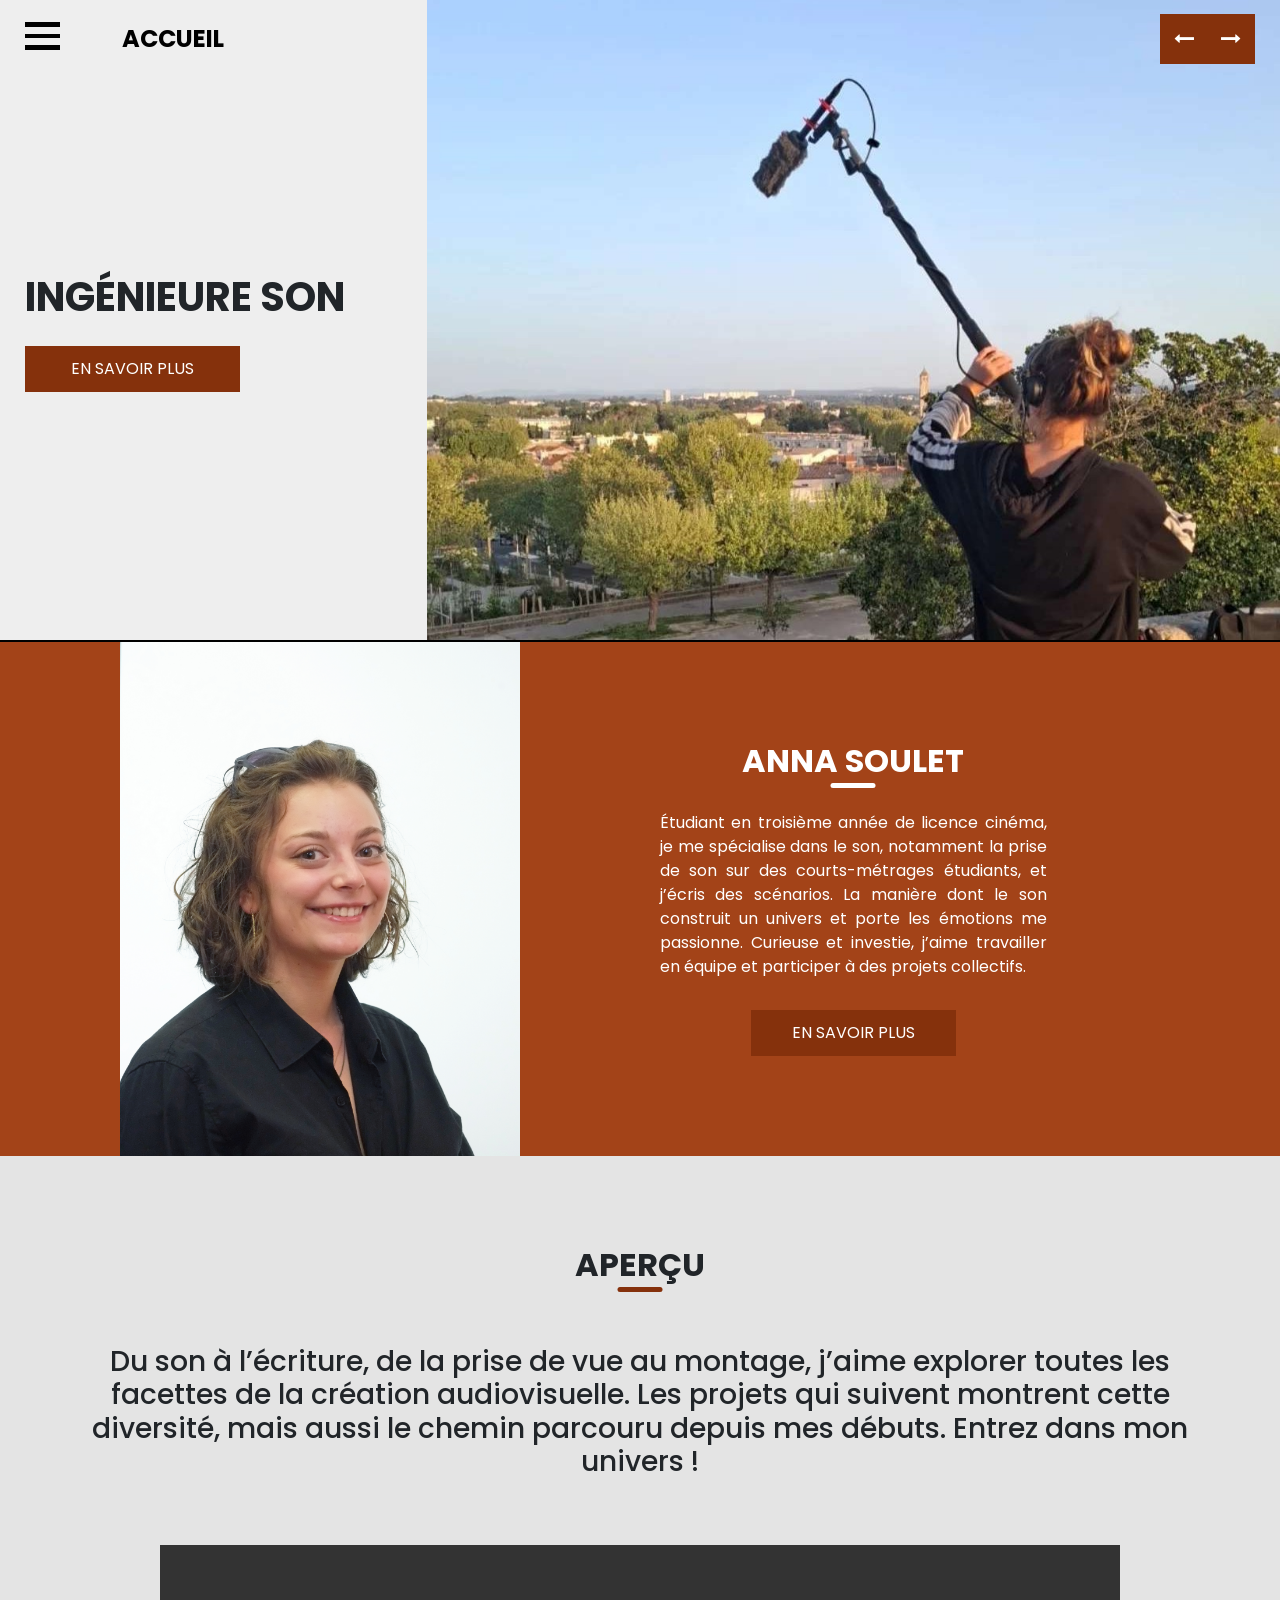
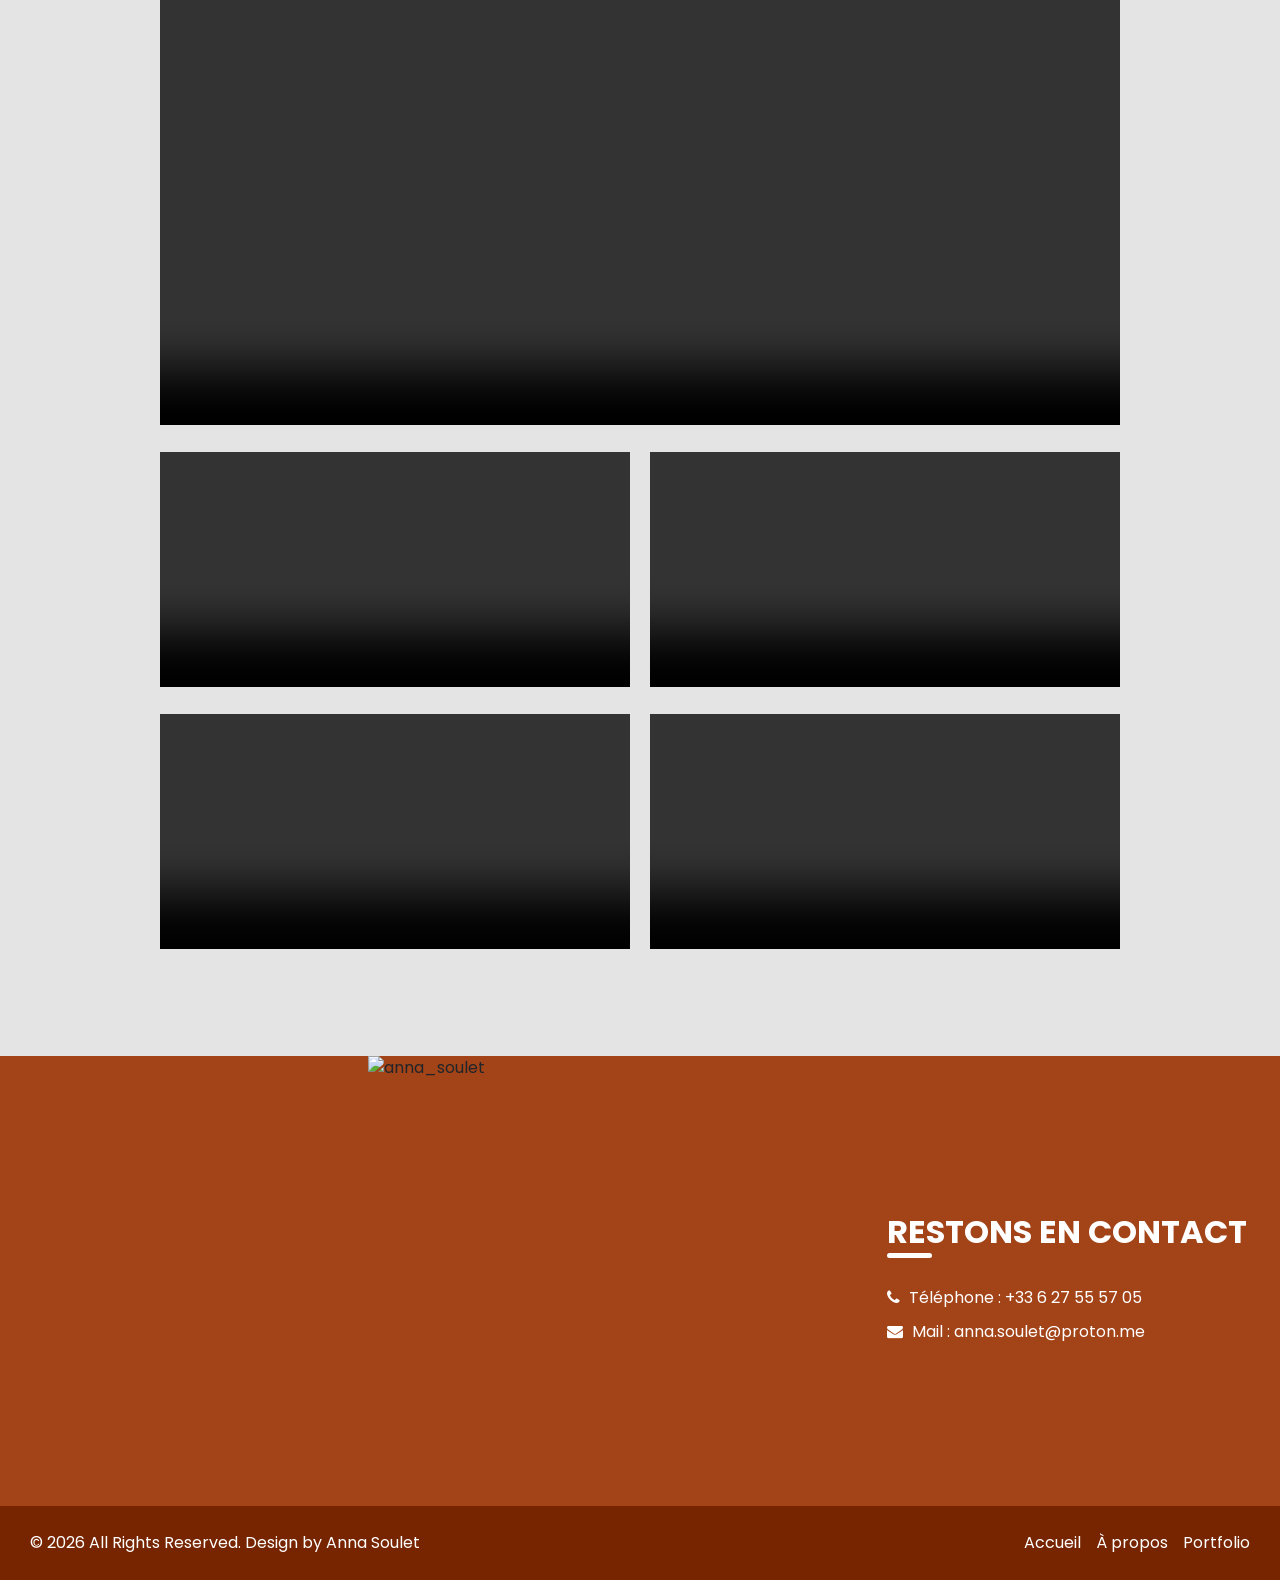
==== index.html @ 1b43df55 "First Commit" ====
<!DOCTYPE html>
<html>

<head>
  <!-- Basic -->
  <meta charset="utf-8" />
  <meta http-equiv="X-UA-Compatible" content="IE=edge" />
  <!-- Mobile Metas -->
  <meta name="viewport" content="width=device-width, initial-scale=1, shrink-to-fit=no" />
  <!-- Site Metas -->
  <meta name="keywords" content="" />
  <meta name="description" content="" />
  <meta name="author" content="" />
  <title>Portfolio - Anna Soulet</title>

  <!-- slider stylesheet -->
  <link rel="stylesheet" type="text/css" href="https://cdnjs.cloudflare.com/ajax/libs/OwlCarousel2/2.3.4/assets/owl.carousel.min.css" />

  <!-- bootstrap core css -->
  <link rel="stylesheet" type="text/css" href="css/bootstrap.css" />
  <!-- fonts awesome style -->
  <link href="css/font-awesome.min.css" rel="stylesheet" />
  <!-- fonts style -->
  <link href="https://fonts.googleapis.com/css?family=Poppins:400,600,700&display=swap" rel="stylesheet" />
  <!-- Custom styles for this template -->
  <link href="css/style.css" rel="stylesheet" />
  <!-- responsive style -->
  <link href="css/responsive.css" rel="stylesheet" />

  <link rel="icon" type="image/png" href="./src_2/photos/icon_3.png" />

</head>

<body style="background-color: white">
  <div class="hero_area">
    <!-- header section strats -->
    <header class="header_section">
      <nav class="navbar navbar-expand-lg custom_nav-container">
        <div class="custom_menu-btn">
          <button onclick="openNav()">
            <span class="s-1"> </span>
            <span class="s-2"> </span>
            <span class="s-3"> </span>
          </button>
        </div>
        <div id="myNav" class="overlay">
          <div class="menu_btn-style ">
            <button onclick="closeNav()">
              <span class="s-1"> </span>
              <span class="s-2"> </span>
              <span class="s-3"> </span>
            </button>
          </div>
          <div class="overlay-content">
            <a class="active" href="index.html">
              Accueil
            </a>
            <a class="" href="about.html">
              A propos
            </a>
            <a class="" href="portfolio.html">
              Portfolio
            </a>
           
          </div>
        </div>
        <a class="navbar-brand" href="index.html">
          <span>
            Accueil
          </span>

                <div class="carousel_btn-box">
          <a class="slider_btn_prev" href="#" role="button" data-slide="prev">
            <i class="fa fa-long-arrow-left" aria-hidden="true"></i>
            <span class="sr-only">Précédent</span>
          </a>

          <a class="slider_btn_next" href="#" role="button" data-slide="next">
            <i class="fa fa-long-arrow-right" aria-hidden="true"></i>
            <span class="sr-only">Suivant</span>
          </a>
        </div>

      </nav>
    </header>
    <!-- end header section -->

<!-- slider section -->
<section class="slider_section position-relative">
  <div class="container-fluid">
    <div class="row">

      <!-- Textes -->
      <div class="detail-box col-lg-4 col-md-5">
        <div class="carousel slide slider_text_carousel" data-ride="carousel">
          <div class="carousel-inner">

            <div class="carousel-item active">
              <div class="detail_content">
                <div>
                  <h1>Ingénieure Son</h1>
                  <a href="portfolio.html">En savoir plus</a>
                </div>
              </div>
            </div>

            <div class="carousel-item">
              <div class="detail_content">
                <div>
                  <h1>Scénariste</h1>
                  <a href="portfolio.html">En savoir plus</a>
                </div>
              </div>
            </div>

            <div class="carousel-item">
              <div class="detail_content">
                <div>
                  <h1>Post Production</h1>
                  <a href="portfolio.html">En savoir plus</a>
                </div>
              </div>
            </div>

            <div class="carousel-item">
              <div class="detail_content">
                <div>
                  <h1>Directrice de Prod</h1>
                  <a href="portfolio.html">En savoir plus</a>
                </div>
              </div>
            </div>

            <div class="carousel-item">
              <div class="detail_content">
                <div>
                  <h1>Réalisation</h1>
                  <a href="portfolio.html">En savoir plus</a>
                </div>
              </div>
            </div>

          </div>
        </div>
      </div>

      <!-- Images -->
      <div class="img-box col-lg-8 col-md-7">
        <div class="carousel slide slider_image_carousel carousel-fade" data-ride="carousel">
          <div class="carousel-inner">

            <div class="carousel-item active">
              <img src="src_2/photos/photo_7.jpg" alt="" />
            </div>

            <div class="carousel-item">
              <img src="src_2/photos/photo_3.jpg" alt="" />
            </div>

            <div class="carousel-item">
              <img src="src_2/photos/photo_5.jpg" alt="" />
            </div>

            <div class="carousel-item">
              <img src="src_2/photos/photo_8.jpg" alt="" />
            </div>

            <div class="carousel-item">
              <img src="src_2/photos/photo_9.jpg" alt="" />
            </div>

          </div>
        </div>

        <!-- Boutons de navigation -->
      </div>

    </div>
  </div>
</section>
    <!-- end slider section -->
  </div>

  <!-- about section -->

  <section class="about_section " style="border-top: 2px solid black">
    <div class="container-fluid detail_box_common">
      <div class="row">
        <div class="detail-box detail_box_common img-box col-lg-6 col-md-7 text_center">
          <img src="src_2/photos/photo_1.png" alt="" style="width:400px; box-shadow: 0 0px 0px rgba(0,0,0,0); /* margin: 10px; border-radius: 20px*/"/>
        </div>
        <div class="detail-box detail_box_common col-lg-4 col-md-5 text_center">
          <div class="heading_container heading_center">
            <h2>
              Anna Soulet
            </h2>
          </div>
          <p>
            Étudiant en troisième année de 
            licence cinéma, je me spécialise dans 
            le son, notamment la prise de son 
            sur des courts-métrages étudiants, 
            et j’écris des scénarios. La manière 
            dont le son construit un univers et 
            porte les émotions me passionne. 
            Curieuse et investie, j’aime travailler 
            en équipe et participer à des projets 
            collectifs.
          </p>
          <a href="about.html">
            En savoir plus
          </a>
        </div>
      </div>
    </div>
  </section>

  <!-- end about section -->


  <!-- portfolio section -->

  <section class="portfolio_section layout_padding">
    <div class="container">
      <div class="heading_container heading_center">
        <h2>
          Aperçu
        </h2>
      </div>
      <div>
        <div>
          <h3>
            Du son à l’écriture, de la prise de vue au montage, 
            j’aime explorer toutes les facettes de la création 
            audiovisuelle. Les projets qui suivent montrent cette 
            diversité, mais aussi le chemin parcouru depuis mes 
            débuts. Entrez dans mon univers !
          </h3>
          <br><br>
        </div>
      </div>
      <div class="portfolio_container ">
        
      <!-- <div class="box-2"> -->
      <div class="box-3">
        <div class="img-box b-1">
          <video controls class="v" poster="">
            <source src="src_2/court metrages/LIQUEUR_Cinéclypse.mov" type="video/mp4" />
    
            Download the
            <a href="/media/cc0-videos/flower.webm">WEBM</a>
            or
            <a href="/media/cc0-videos/flower.mp4">MP4</a>
            video.
          </video>
        </div>
      </div>

        <div class="box-2-top">
          <div class="img-box b-2">
            <video controls class="r" poster="">
              <source src="src_2/court metrages/de Trois à Un (2025).mov" type="video/mp4" />
              Download the
              <a href="/media/cc0-videos/flower.webm">WEBM</a>
              or
              <a href="/media/cc0-videos/flower.mp4">MP4</a>
              video.
            </video>        
          </div>

        <div class="img-box b-3">
          <video controls class="r" poster="">
            <source src="src_2/court metrages/Impact (2026).mov" type="video/mp4" />
            Download the
            <a href="/media/cc0-videos/flower.webm">WEBM</a>
            or
            <a href="/media/cc0-videos/flower.mp4">MP4</a>
            video.
          </video>          
        </div>
      </div>

    <div class="box-2-top">
      <div class="img-box b-2">
        <video controls class="r" poster="">
          <source src="src_2/court metrages/Sorcières sorcières (2026).mov" type="video/mp4" />
    
            Download the
            <a href="/media/cc0-videos/flower.webm">WEBM</a>
            or
            <a href="/media/cc0-videos/flower.mp4">MP4</a>
            video.
          </video>          
        </div>


        <!-- <div class="box-2"> -->
            <div class="img-box b-3">
              <video controls class="r" poster="">
                <source src="src_2/court metrages/Enlisement (2026).mp4" type="video/mp4" />
        
                Download the
                <a href="/media/cc0-videos/flower.webm">WEBM</a>
                or
                <a href="/media/cc0-videos/flower.mp4">MP4</a>
                video.
              </video>
              
            </div>
          </div>


      </div>
    </div>
  </section>
  <!-- end portfolio section -->

  

  <!-- contact section -->

  <section class="contact_section ">
    <div class="container-fluid">
      <div class="row">
        <div class="col-md-8 map_container" style="margin:0; padding:0; background: #a34318">
          <img src="src_2/photos/photo_12.jpg" alt="anna_soulet" style="margin:0; padding:0; height: 100%">
        </div>
        <div class="col-md-4 detail-box detail_box_common">
          <div>
            <div class="heading_container">
              <h2>
                Restons en contact
              </h2>
            </div>
            <div class="info_contact">
              <div class="contact_link_box">
                <!-- <a href="">
                  <i class="fa fa-map-marker" aria-hidden="true"></i>
                  <span>
                    Location
                  </span>
                </a> -->
                <a href="tel:+33627555705">
                  <i class="fa fa-phone" aria-hidden="true"></i>
                  <span>
                    Téléphone : +33 6 27 55 57 05
                  </span>
                </a>
                <a href="mailto:anna.soulet@proton.me?subject">
                  <i class="fa fa-envelope" aria-hidden="true"></i>
                  <span>
                    Mail : anna.soulet@proton.me
                  </span>
                </a>
              </div>
              <!--<div class="info_social">
                <a href="https://api.whatsapp.com/send?phone=7359666111">
                  <i class="fa fa-whatsapp" aria-hidden="true"></i>
                </a>
                <a href="">
                  <i class="fa fa-twitter" aria-hidden="true"></i>
                </a>
                <a href="">
                  <i class="fa fa-linkedin" aria-hidden="true"></i>
                </a>
                <a href="https://instagram.com/cine_sanu?igshid=YmMyMTA2M2Y=">
                  <i class="fa fa-instagram" aria-hidden="true"></i>-->
                </a>
              </div>
            </div>
          </div>
        </div>
      </div>
    </div>
  </section>

  <!-- end contact section -->
   
  <!-- footer section -->
  <footer class="footer_section">
    <div class="container-fluid">
      <div class="row">
        <div class="col-xl-6">
          <p>
            &copy; <span id="displayYear"></span> All Rights Reserved. Design
            by Anna Soulet
          </p>
        </div>
        <div class="col-xl-6">
          <div class="link_box">
            <a class="" href="index.html">
              Accueil
            </a>
            <a class="" href="about.html">
              À propos
            </a>
            <a class="" href="portfolio.html">
              Portfolio
            </a>
            
          </div>
        </div>
      </div>
    </div>
  </footer>
  <!-- footer section -->

  <script src="js/jquery-3.4.1.min.js"></script>
  <script src="js/bootstrap.js"></script>
  <script src="https://cdnjs.cloudflare.com/ajax/libs/OwlCarousel2/2.3.4/owl.carousel.min.js">
  </script>
  <script src="js/custom.js"></script>
  <!-- Google Map -->
  <script src="https://maps.googleapis.com/maps/api/js?key=AIzaSyCh39n5U-4IoWpsVGUHWdqB6puEkhRLdmI&callback=myMap">
  </script>
  <!-- End Google Map -->

</body>

</html>
---- css/style.css ----
html {
    scroll-behavior: smooth;
}

body {
  font-family: 'Poppins', sans-serif;
  overflow-x: hidden;
}

.layout_margin {
  margin-top: 90px;
  margin-bottom: 90px;
}

.layout_padding {
  padding-top: 90px;
  padding-bottom: 90px;
}

.layout_padding2 {
  padding-top: 75px;
  padding-bottom: 75px;
}

.layout_padding2-top {
  padding-top: 75px;
}

.layout_padding2-bottom {
  padding-bottom: 75px;
}

.layout_padding-top {
  padding-top: 90px;
}

.layout_padding-bottom {
  padding-bottom: 90px;
}

.heading_container {
  display: -webkit-box;
  display: -ms-flexbox;
  display: flex;
  -webkit-box-orient: vertical;
  -webkit-box-direction: normal;
      -ms-flex-direction: column;
          flex-direction: column;
}

.heading_container h2 {
  font-weight: bold;
  text-transform: uppercase;
  position: relative;
  padding-bottom: 7px;
}

.heading_container h2::before {
  content: "";
  position: absolute;
  bottom: 0;
  left: 50%;
  -webkit-transform: translateX(-50%);
          transform: translateX(-50%);
  width: 45px;
  height: 5px;
  background-color: #ffffff;
  border-radius: 10px;
}

.heading_container .heading_center {
  -webkit-box-align: center;
      -ms-flex-align: center;
          align-items: center;
  text-align: center;
}

.detail_box_common {
  background-color: #a34318;
  display: -webkit-box;
  display: -ms-flexbox;
  display: flex;
  -webkit-box-orient: vertical;
  -webkit-box-direction: normal;
      -ms-flex-direction: column;
          flex-direction: column;
  -webkit-box-align: center;
      -ms-flex-align: center;
          align-items: center;
  -webkit-box-pack: center;
      -ms-flex-pack: center;
          justify-content: center;
  color: #ffffff;
}

.text_center {
  text-align: center;
}

/*header section*/
.hero_area {
  position: relative;
}

.sub_page .header_section {
  position: relative;
  background-color: #85310c;
}

.sub_page .header_section .custom_menu-btn span {
  background-color: #fff;
}

.sub_page .header_section .navbar-brand span {
  color: #fff;
}

.header_section {
  padding: 15px 25px;
  position: absolute;
  z-index: 99999;
  width: 100%;
}

.header_section .nav_container {
  margin: 0 auto;
}

.navbar-brand {
  display: -webkit-box;
  display: -ms-flexbox;
  display: flex;
  margin: 0;
  margin-left: 5%;
}

.navbar-brand span {
  font-weight: 700;
  color: #000000;
  font-size: 24px;
  text-transform: uppercase;
}

.custom_nav-container {
  padding: 0;
  height: 100%;
}

.custom_nav-container .call_btn {
  display: inline-block;
  background-color: #ffffff;
  color: #000000;
  padding: 8px 25px;
  border: 1px solid #ffffff;
  border-radius: 0;
  -webkit-transition: all 0.3s;
  transition: all 0.3s;
  text-transform: uppercase;
  font-size: 15px;
  text-transform: uppercase;
  margin-left: auto;
}

.custom_nav-container .call_btn:hover {
  background-color: transparent;
  color: #ffffff;
}

.custom_nav-container.navbar-expand-lg .navbar-nav .nav-link {
  padding: 0px 25px;
  color: #fefeff;
  text-align: center;
  font-family: "Roboto", sans-serif;
}

.custom_menu-btn button {
  outline: none;
  border: none;
  background-color: transparent;
  padding: 0;
}

.custom_menu-btn span {
  display: block;
  width: 35px;
  height: 4.5px;
  background-color: #000000;
  margin: 7px 0;
  -webkit-transition: all 0.3s;
  transition: all 0.3s;
}

.menu_btn-style {
  position: fixed;
  left: 27.5px;
  top: 12.5px;
}

.menu_btn-style button {
  margin-top: 0px;
  outline: none;
  border: none;
  background-color: transparent;
  -webkit-transform: translateX(2px);
          transform: translateX(2px);
}

.menu_btn-style span {
  display: block;
  width: 35px;
  height: 4.5px;
  background-color: #ffffff;
  margin: 7px 0;
  -webkit-transition: all 0.3s;
  transition: all 0.3s;
}

.menu_btn-style button .s-1 {
  -webkit-transform: rotate(45deg) translateY(16px);
          transform: rotate(45deg) translateY(16px);
}

.menu_btn-style button .s-2 {
  -webkit-transform: translateX(-100px);
          transform: translateX(-100px);
}

.menu_btn-style button .s-3 {
  -webkit-transform: rotate(-45deg) translateY(-16px);
          transform: rotate(-45deg) translateY(-16px);
}

.overlay {
  height: 100%;
  width: 0;
  position: fixed;
  z-index: 1;
  top: 0;
  left: 0;
  background-color: rgba(141, 58, 21, 0.95);
  overflow-x: hidden;
  -webkit-transition: 0.5s;
  transition: 0.5s;
}

.overlay .closebtn {
  position: absolute;
  top: 0;
  right: 30px;
}

.overlay a {
  display: inline-block;
  padding: 10px 15px;
  text-decoration: none;
  font-size: 18px;
  text-transform: uppercase;
  color: #ffffff;
  margin: 10px 0;
  display: block;
  -webkit-transition: 0.3s;
  transition: 0.3s;
  border: 1.5px solid #ffffff;
  border-radius: 5px;
  width: 190px;
}

.overlay a:hover, .overlay a.active {
  border-color: transparent;
  background-color: #ffffff;
  color: #000000;
}

.menu_btn-style {
  display: none;
}

.overlay-content {
  position: relative;
  top: 20%;
  width: 100%;
  text-align: center;
  margin-top: 30px;
  display: -webkit-box;
  display: -ms-flexbox;
  display: flex;
  -webkit-box-orient: vertical;
  -webkit-box-direction: normal;
      -ms-flex-direction: column;
          flex-direction: column;
  -webkit-box-align: center;
      -ms-flex-align: center;
          align-items: center;
}

.menu_width {
  width: 100%;
}

.scroll-y-hidden {
  overflow-y: hidden;
}

a,
a:hover,
a:focus {
  text-decoration: none;
}

a:hover,
a:focus {
  color: initial;
}

.btn,
.btn:focus {
  outline: none !important;
  -webkit-box-shadow: none;
          box-shadow: none;
}


/*end header section*/
/*aboutpage*/
.contact_section{
  display: flex;
}
/*aboutpageend*/

.slider_section {
  background-image: url(../images/slider-bg.jpg);
  background-size: cover;
  -webkit-box-flex: 1;
      -ms-flex: 1;
          flex: 1;
  position: relative;
}

.slider_section .slider_text_carousel,
.slider_section .slider_image_carousel {
  width: 100%;
  height: 100%;
}

.slider_section .slider_text_carousel .carousel-inner,
.slider_section .slider_text_carousel .carousel-item,
.slider_section .slider_image_carousel .carousel-inner,
.slider_section .slider_image_carousel .carousel-item {
  height: 100%;
}

.slider_section .detail-box {
  display: -webkit-box;
  display: -ms-flexbox;
  display: flex;
  -webkit-box-orient: vertical;
  -webkit-box-direction: normal;
      -ms-flex-direction: column;
          flex-direction: column;
  -webkit-box-align: center;
      -ms-flex-align: center;
          align-items: center;
  -webkit-box-pack: justify;
      -ms-flex-pack: justify;
          justify-content: space-between;
  background-color: #eee;
  padding: 0;
}

.slider_section .detail-box .detail_content {
  display: -webkit-box;
  display: -ms-flexbox;
  display: flex;
  -webkit-box-align: center;
      -ms-flex-align: center;
          align-items: center;
  height: 100%;
  padding: 0 25px;
}

.slider_section .detail-box h1 {
  margin: 25px auto;
  font-weight: bold;
  display: -webkit-box;
  display: -ms-flexbox;
  display: flex;
  -webkit-box-orient: vertical;
  -webkit-box-direction: normal;
      -ms-flex-direction: column;
          flex-direction: column;
  text-transform: uppercase;
}

.slider_section .detail-box a {
  display: inline-block;
  background-color: #85310c;
  color: #ffffff;
  padding: 10px 45px;
  border: 1px solid #85310c;
  border-radius: 0;
  -webkit-transition: all 0.3s;
  transition: all 0.3s;
  text-transform: uppercase;
}

.slider_section .detail-box a:hover {
  background-color: transparent;
  color: #85310c;
}

.slider_section .img-box {
  -webkit-box-flex: 3;
      -ms-flex: 3;
          flex: 3;
  padding: 0;
}

.slider_section .img-box img {
  width: 100%;
}

.carousel_btn-box {
  position: absolute;
  right: 0;
  bottom: 0;
  display: -webkit-box;
  display: -ms-flexbox;
  display: flex;
  margin-left: 45px;
  z-index: 2;
}

.carousel_btn-box .slider_btn_prev,
.carousel_btn-box .slider_btn_next {
  width: 50px;
  height: 50px;
  display: -webkit-box;
  display: -ms-flexbox;
  display: flex;
  -webkit-box-pack: center;
      -ms-flex-pack: center;
          justify-content: center;
  -webkit-box-align: center;
      -ms-flex-align: center;
          align-items: center;
  font-size: 20px;
  color: #ffffff;
  background-color: #85310c;
  -webkit-transition: all .3s;
  transition: all .3s;
}

.carousel_btn-box .slider_btn_prev:hover,
.carousel_btn-box .slider_btn_next:hover {
  background-color: #ffffff;
  color: #85310c;
}

.about_section .heading_container h2,
.about_about_section .heading_container h1 {
  text-transform: uppercase;
  text-align: left;
  margin-left: 0;
}

.about_section .detail-box {
  padding: 0 20px;
}

.about_about_section .detail-box {
  padding: 0 20px;
  background-color: #ffffff;
  color: #85310c;
}


.about_section .detail-box p,
.about_about_section .detail-box p {
  margin-top: 15px;
  Text-align: justify;
}

.about_section .detail-box a,
.about_about_section .detail-box a {
  display: inline-block;
  background-color: #85310c;
  color: #ffffff;
  padding: 10px 40px;
  border: 1px solid #85310c;
  border-radius: 0;
  -webkit-transition: all 0.3s;
  transition: all 0.3s;
  text-transform: uppercase;
  margin-top: 15px;
}

.about_section .detail-box a:hover,
.about_about_section .detail-box a:hover {
  background-color: #ffffff;
  border-color: #ffffff;
  color: #85310c;
}

.about_section .img-box,
.about_about_section .img-box {
  position: relative;
  padding: 0;
}

.about_section .img-box img,
.about_about_section .img-box img {
  width: 100%;
  position: relative;
  z-index: 1;
  -webkit-box-shadow: 0 0 8px 0 rgba(0, 0, 0, 0.25);
          box-shadow: 0 0 8px 0 rgba(0, 0, 0, 0.25);
}

/*====================================================================================*/
.portfolio_section {
  text-align: center;
  background-color: #e4e4e4;
}

.portfolio_section .heading_container {
  margin-bottom: 45px;
}

.portfolio_section .heading_container h2::before {
  background-color: #85310c;
}

.portfolio_section p {
  margin-top: 25px;
  margin-bottom: 30px;
} 

.portfolio_container{
  display: flex;
  flex-direction: column;
    flex-wrap: wrap;
    align-content: center;
    justify-content: center;
    align-items: center;
}
.v{width: 960px;}

.r{width: 470px;}

.box-2-top{
  display: flex;
  justify-content: space-evenly;
  flex-direction: row;
  flex-wrap: nowrap;
  align-items: center;
}
.img-box{
  padding: 10px;
}
/*====================================================================================*/


.contact_section {
  position: relative;
}

.contact_section .heading_container {
  margin-bottom: 15px;
}

.contact_section .heading_container h2::before {
  left: 0;
  -webkit-transform: none;
          transform: none;
}

.contact_section .map_container {
  height: 450px;
  overflow: hidden;
  display: -webkit-box;
  display: -ms-flexbox;
  display: flex;
  -webkit-box-align: stretch;
      -ms-flex-align: stretch;
          align-items: stretch;
  padding: 0;
  flex-direction: row;
  flex-wrap: nowrap;
  justify-content: space-evenly;
}

.contact_section .map_container .map {
  height: 100%;
  -webkit-box-flex: 1;
      -ms-flex: 1;
          flex: 1;
}

.contact_section .map_container .map #googleMap {
  height: 100%;
}

.contact_section .info_contact .contact_link_box {
  display: -webkit-box;
  display: -ms-flexbox;
  display: flex;
  -webkit-box-orient: vertical;
  -webkit-box-direction: normal;
      -ms-flex-direction: column;
          flex-direction: column;
}

.contact_section .info_contact .contact_link_box a {
  margin: 5px 0;
  color: #ffffff;
}

.contact_section .info_contact .contact_link_box a i {
  margin-right: 5px;
}

.contact_section .info_contact .contact_link_box a:hover {
  color: #85310c;
}

.contact_section .info_social {
  display: -webkit-box;
  display: -ms-flexbox;
  display: flex;
  margin-top: 20px;
}

.contact_section .info_social a {
  display: -webkit-box;
  display: -ms-flexbox;
  display: flex;
  -webkit-box-pack: center;
      -ms-flex-pack: center;
          justify-content: center;
  -webkit-box-align: center;
      -ms-flex-align: center;
          align-items: center;
  color: #ffffff;
  border-radius: 100%;
  margin-right: 10px;
  font-size: 24px;
}

.contact_section .info_social a:hover {
  color: #85310c;
}
.artemosto{
  display: flex;
    flex-direction: column;
    flex-wrap: nowrap;
    justify-content: center;
    align-items: center;
}
/* footer section*/
.footer_section {
  background-color: #762500;
  color: #ffffff;
  padding: 0 15px;
}
.abc{
  display: flex;
}
.footer_section .row {
  -webkit-box-align: center;
      -ms-flex-align: center;
          align-items: center;
}

.footer_section p {
  margin: 0;
  padding: 25px 0;
  color: #ffffff;
}

.footer_section p a {
  color: inherit;
}

.footer_section .link_box {
  display: -webkit-box;
  display: -ms-flexbox;
  display: flex;
  -webkit-box-pack: end;
      -ms-flex-pack: end;
          justify-content: flex-end;
}

.footer_section .link_box a {
  display: -webkit-box;
  display: -ms-flexbox;
  display: flex;
  -webkit-box-align: center;
      -ms-flex-align: center;
          align-items: center;
  color: #ffffff;
  margin-left: 15px;
}

.footer_section .link_box a:hover {
  color: #85310c;
}
/*# sourceMappingURL=style.css.map */
---- css/responsive.css ----
/* ==========================================
   RESPONSIVE - TABLETTES ET PETITS ÉCRANS
========================================== */

/* Écrans inférieurs à 1200px */
@media screen and (max-width: 1200px) {

    .v {
        width: 100%;
        max-width: 1000px;
    }

    .r {
        width: 100%;
        max-width: 480px;
    }

    .footer_section {
        text-align: center;
        padding-top: 25px;
    }

    .footer_section .row {
        flex-direction: column-reverse;
    }

    .footer_section .link_box {
        justify-content: center;
    }

    .portfolio_container {
        width: 100%;
        max-width: 1150px;
        margin-inline: auto;
    }

    .box-2-top {
        display: flex;
        flex-direction: column;
    }
}


/* ==========================================
   TABLETTES
========================================== */

@media screen and (max-width: 991px) {

    .v {
        max-width: 800px;
    }

    .r {
        max-width: 400px;
    }

    .portfolio_container {
        width: 100%;
        max-width: 950px;
    }

    .portfolio_section .portfolio_container {
        flex-wrap: wrap;
    }

    .portfolio_section .portfolio_container .box-1 {
        flex-basis: 100%;
        flex-direction: row;
    }

    .portfolio_section .portfolio_container .box-2,
    .portfolio_section .portfolio_container .box-3 {
        flex-basis: 50%;
    }

    .detail_box_common {
        padding: 25px 15px !important;
    }

    .about_section .img-box img {
        height: 100%;
        max-width: 100%;
        object-fit: contain;
    }

    .footer_section {
        padding-left: 0;
        padding-right: 0;
    }
}


/* ==========================================
   MOBILES ET PETITES TABLETTES
========================================== */

@media screen and (max-width: 767px) {

    .v,
    .r {
        width: 100%;
        max-width: 100%;
    }

    .portfolio_container {
        width: 100%;
        max-width: 100%;
    }

    .detail_box_common {
        padding: 30px 15px !important;
    }

    /* Navigation */
    .custom_nav-container {
        justify-content: space-between;
    }

    .custom_menu-btn span {
        background-color: #fff;
    }

    .navbar-brand span {
        color: #fff;
    }

    .custom_nav-container .call_btn {
        margin: 0;
    }

    /* Slider */
    .slider_section .row {
        flex-direction: column-reverse;
    }

    .slider_section .detail-box .detail_content {
        padding: 30px 20px;
    }

    .slider_section .detail-box h1 {
        font-size: 2rem;
        margin-top: 0;
    }

    /* Portfolio */
    .portfolio_section .portfolio_container {
        flex-direction: column;
        width: 100%;
    }

    .portfolio_section .portfolio_container .box-1,
    .portfolio_section .portfolio_container .box-2,
    .portfolio_section .portfolio_container .box-3 {
        flex-basis: 100%;
        width: 100%;
        max-width: 100%;
    }

    .portfolio_section .portfolio_container .box-1,
    .portfolio_section .portfolio_container .box-3 {
        flex-direction: column;
    }

    .box-2-top {
        flex-direction: column;
        width: 100%;
    }

    /* Contact */
    .contact_section .heading_container h2::before {
        left: 50%;
        transform: translateX(-50%);
    }

    .contact_section .detail-box {
        text-align: center;
        align-items: center;
    }

    .contact_section .info_social {
        justify-content: center;
    }

    .contact_section .info_social a {
        margin: 0 10px;
    }

    /* Footer */
    .footer_section .link_box {
        flex-direction: column;
        align-items: center;
    }

    .footer_section .link_box a {
        margin-left: 0;
    }

    .footer_section .link_box a:not(:last-child) {
        margin-bottom: 10px;
    }
}


/* ==========================================
   PETITS MOBILES
========================================== */

@media screen and (max-width: 576px) {

    .heading_container h2 {
        font-size: 1.6rem;
    }

    .slider_section .detail-box h1 {
        font-size: 1.7rem;
    }

    .detail_box_common {
        padding: 25px 12px !important;
    }

    .custom_nav-container .call_btn {
        display: none;
    }

}


/* ==========================================
   TRÈS PETITS MOBILES
========================================== */

@media screen and (max-width: 360px) {

    .heading_container h2 {
        font-size: 1.4rem;
    }

    .slider_section .detail-box .detail_content {
        padding: 20px 12px;
    }

    .detail_box_common {
        padding: 20px 10px !important;
    }

}


/* ==========================================
   GRANDS ÉCRANS
========================================== */

@media screen and (min-width: 1200px) {

    .container {
        max-width: 1170px;
    }

}

/* Dossier technique */
.pdf_row {
    padding: 5% 25%;
}

/* Tablettes */
@media screen and (max-width: 991px) {
    .pdf_row {
        padding: 5% 12%;
    }
}

/* Mobiles */
@media screen and (max-width: 767px) {
    .pdf_row {
        padding: 40px 30px;
    }
    .row p, .pdf_row p {
        font-size: 20px; 
    }
    .contact_section .map_container {
        display: flex;
        justify-content: flex-end;
        padding: 0 !important;
        margin: 0 !important;
    }

    .contact_section .map_container img {
        display: block;
        margin: 0 !important;
        padding: 0 !important;
        width: 100%;
        height: auto !important;
        object-fit: cover;
        object-position: right center;
    }
}

/* Petits mobiles */
@media screen and (max-width: 480px) {
    .pdf_row {
        padding: 30px 20px;
    }
    .row p, .pdf_row p {
        font-size: 20px; 
    }
}



/*
@media screen and (max-width: 1200px) {
    .footer_section {
        text-align: center;
        padding-top: 25px;
    }
    .v{width: 1000px;}

    .r{width: 480px;}
    .footer_section .row {
        flex-direction: column-reverse;
    }

    .footer_section .link_box {
        justify-content: center;
    }
    .portfolio_container{
        width:1150px;
        display: flex;
        flex-direction: column;
        flex-wrap: wrap;
    }
    .box-2-top{
        display: flex;
        flex-direction: column;
        flex-wrap: wrap;
    }
}

@media screen and (max-width: 1120px) {
    .v{width: 980px;}

    .r{width: 430px;}
    .slider_section .detail-box h1 {
        font-size: 2rem;
    }
    .portfolio_container{
        width:1000px;
        display: flex;
        flex-direction: column;
        flex-wrap: wrap;
    }
    .box-2-top{
        display: flex;
        flex-direction: column;
        flex-wrap: wrap;
    }
}

@media screen and (max-width: 991px) {
    .v{width: 800px;}

    .r{width: 400px;}
    .portfolio_container{
        width:950px;
        display: flex;
        flex-direction: column;
        flex-wrap: wrap;
    }
    .box-2-top{
        display: flex;
        flex-direction: column;
        flex-wrap: wrap;
    }
    .portfolio_section .portfolio_container {
        flex-wrap: wrap;
    }

    .portfolio_section .portfolio_container .box-1 {
        flex-basis: 100%;
        flex-direction: row;
    }

    .portfolio_section .portfolio_container .box-2,
    .portfolio_section .portfolio_container .box-3 {
        flex-basis: 50%;
    }

    .detail_box_common {
        padding: 25px 15px !important;
    }

    .about_section .img-box img {
        height: 100%;
    }

    .footer_section {
        padding-left: 0;
        padding-right: 0;
    }
}

@media screen and (max-width: 767px) {
    .v{width: 650px;}

    .r{width: 330px;}
    .portfolio_container{
        width:700px;
        display: flex;
        flex-direction: column;
        flex-wrap: wrap;
    }
    .box-2-top{
        display: flex;
        flex-direction: column;
        flex-wrap: wrap;
    }
    .detail_box_common {
        padding: 45px 15px !important;
    }

    .custom_nav-container {
        justify-content: space-between;
    }

    .custom_menu-btn span {
        background-color: #fff;
    }

    .navbar-brand span {
        color: #fff;
    }

    .custom_nav-container .call_btn {
        margin: 0;
    }

    .slider_section .row {
        flex-direction: column-reverse;
    }

    .slider_section .detail-box .detail_content {
        padding: 45px 25px;
    }

    .slider_section .detail-box h1 {
        margin-top: 0;
    }

    .portfolio_section .portfolio_container .box-2,
    .portfolio_section .portfolio_container .box-3 {
        flex-basis: 100%;
    }

    .portfolio_section .portfolio_container .box-3 {
        flex-direction: row;
    }

    .contact_section .heading_container h2::before {
        left: 50%;
        transform: translateX(-50%);
    }

    .contact_section .detail-box {
        text-align: center;
        align-items: center;
    }

    .contact_section .info_social {
        justify-content: center;
    }

    .contact_section .info_social a {
        margin: 0 10px;
    }
}

@media screen and (max-width: 576px) {
    .v{width: 420px;}

    .r{width: 250px;}
    .portfolio_container{
        width:520px;
        display: flex;
        flex-direction: column;
        flex-wrap: wrap;
    }
    .box-2-top{
        display: flex;
        flex-direction: column;
        flex-wrap: wrap;
    }

    .heading_container h2 {
        font-size: 1.8rem;
    }

    .portfolio_section .portfolio_container .box-1,
    .portfolio_section .portfolio_container .box-3 {
        flex-direction: column;
    }

    .footer_section .link_box {
        flex-direction: column;
        align-items: center;
    }

    .footer_section .link_box a {
        margin-left: 0;
    }

    .footer_section .link_box a:not(:nth-last-child(1)) {
        margin-bottom: 10px;

    }

}

@media screen and (max-width: 480px) {
    .v{width: 380px;}

    .r{width: 230px;}
    .portfolio_container{
        width:450px;
        display: flex;
        flex-direction: column;
        flex-wrap: wrap;
    }
    .box-2-top{
        display: flex;
        flex-direction: column;
        flex-wrap: wrap;
    }
    .custom_nav-container .call_btn {
        display: none;
    }
}

@media screen and (max-width: 420px) {}

@media screen and (max-width: 360px) {}

@media screen and (min-width: 1200px) {
    .container {
        max-width: 1170px;
    }

}*/
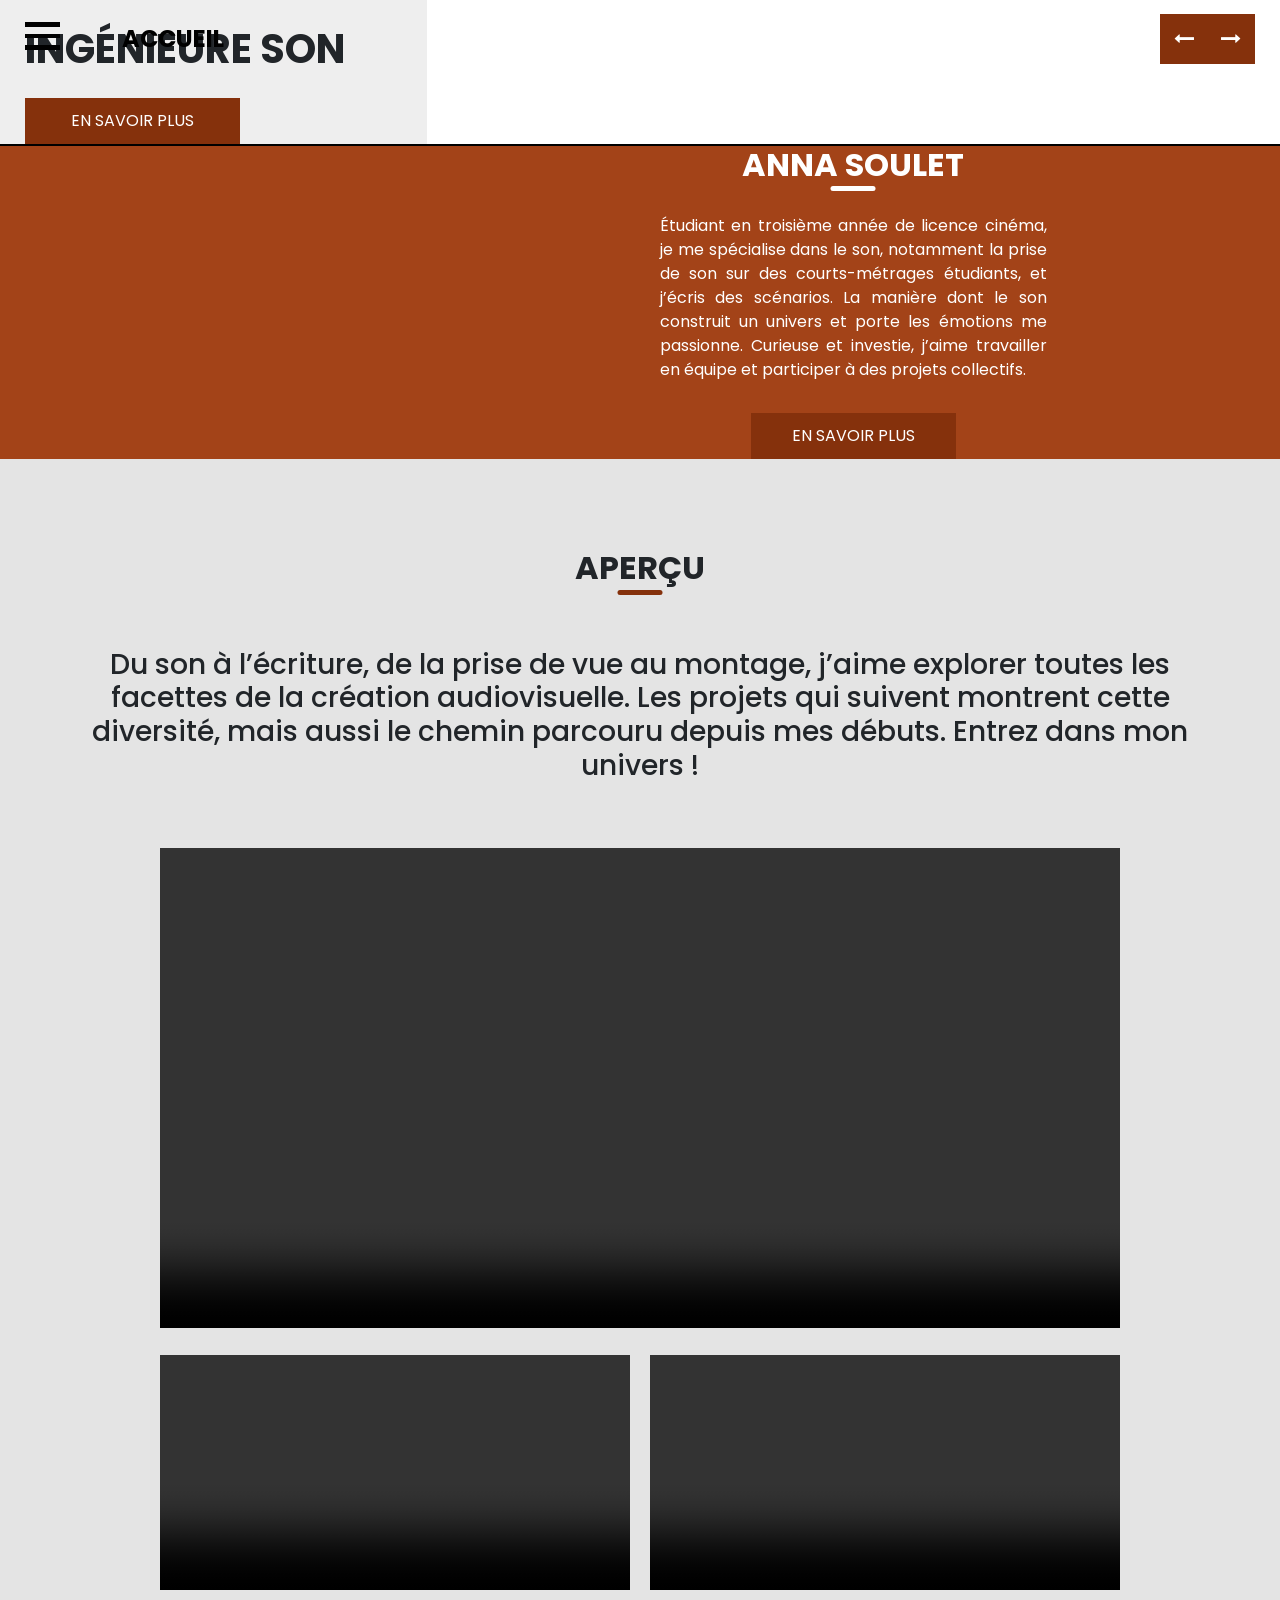
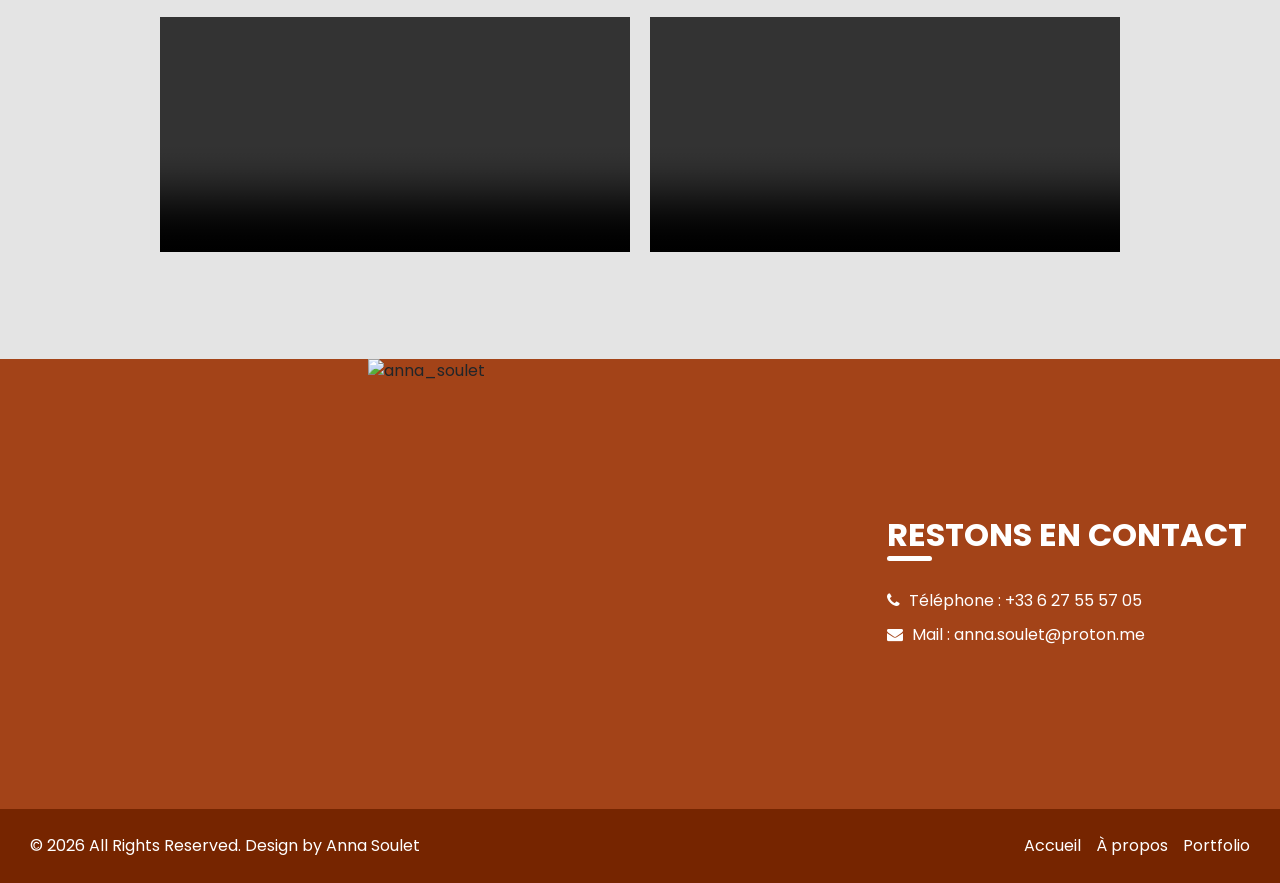
==== commit ed7b0834: "hello" ====
--- a/index.html
+++ b/index.html
@@ -27,7 +27,7 @@
   <!-- responsive style -->
   <link href="css/responsive.css" rel="stylesheet" />
 
-  <link rel="icon" type="image/png" href="./src_2/photos/icon_3.png" />
+  <link rel="icon" type="image/png" href="https://drive.google.com/file/d/1cXik5kVjD878ty4qs0cH3YOtEbPIOvhU/view?usp=drive_link" />
 
 </head>
 
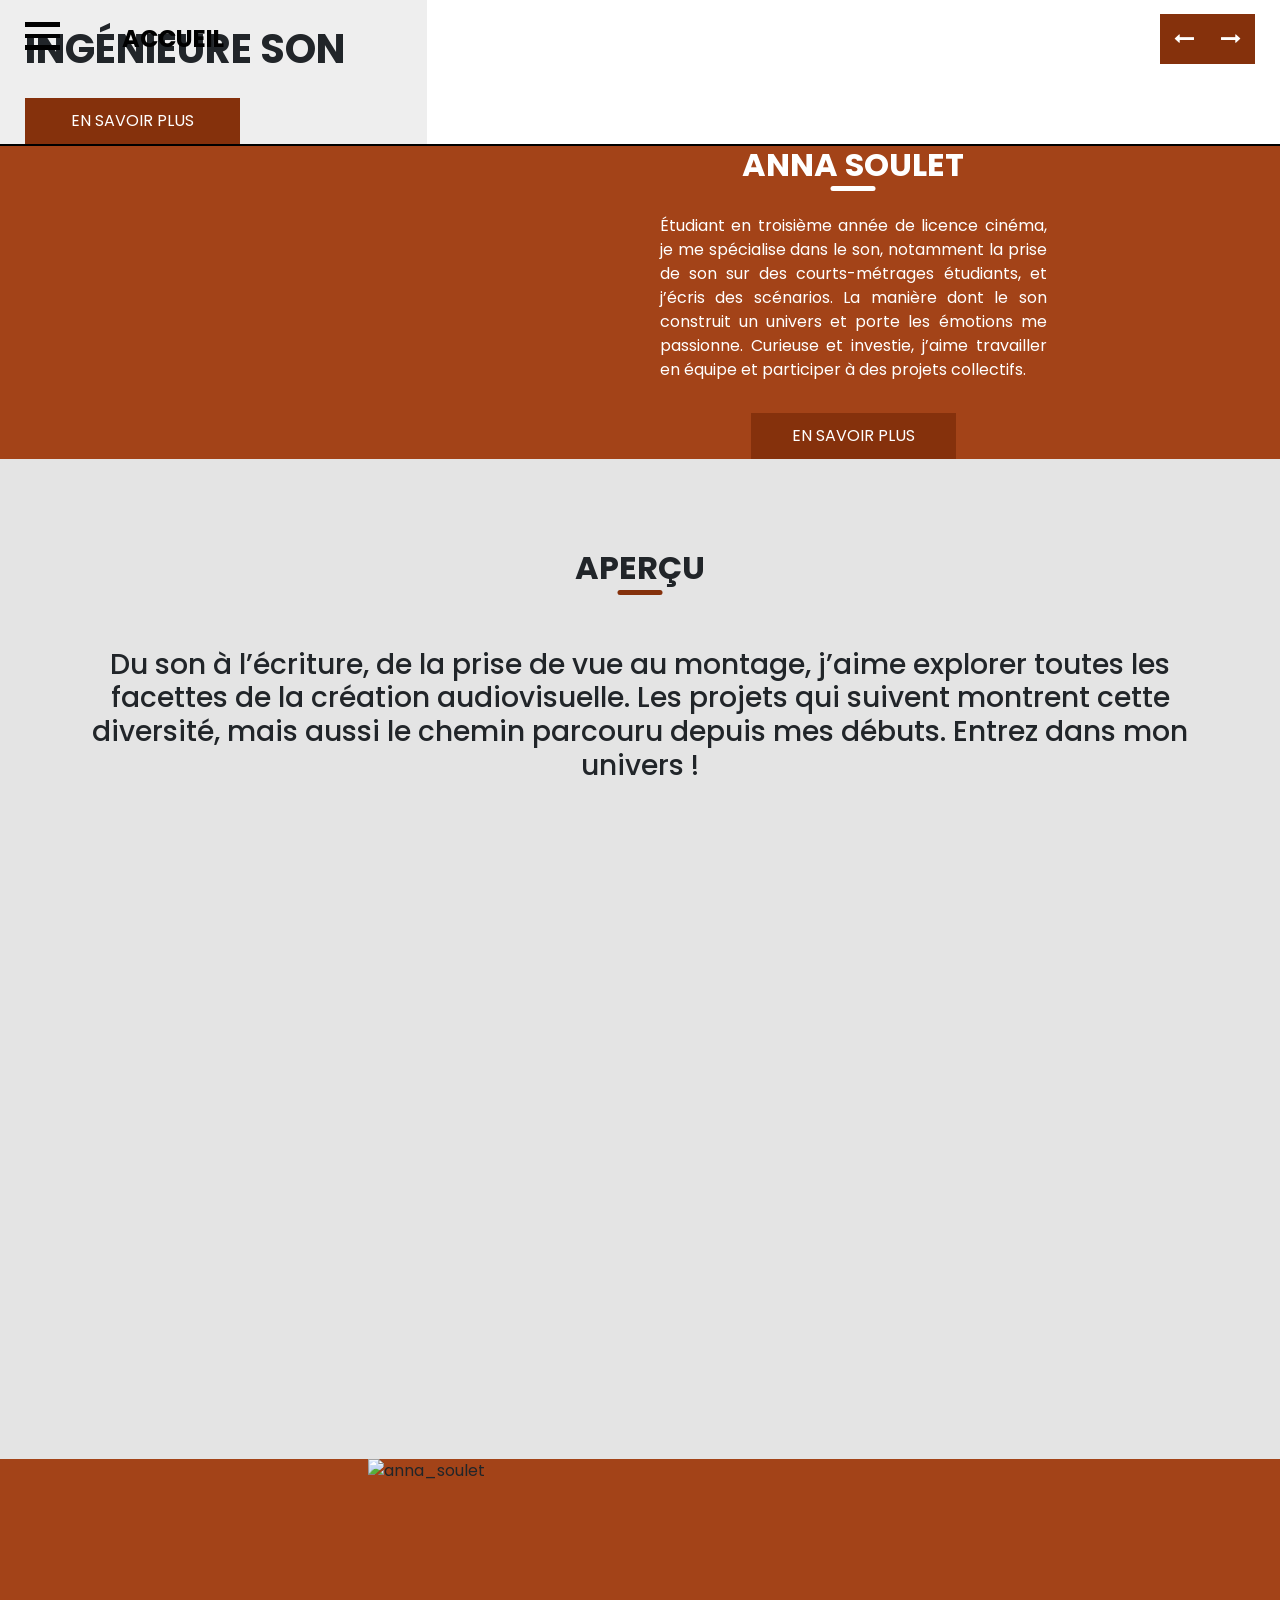
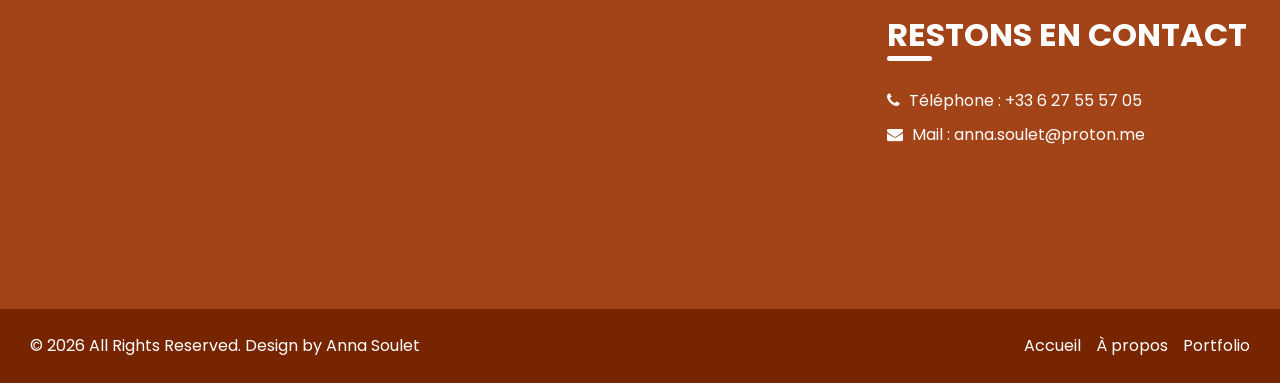
==== commit 2c5a36ea: "vidéos tirées de Youtube" ====
--- a/index.html
+++ b/index.html
@@ -27,7 +27,7 @@
   <!-- responsive style -->
   <link href="css/responsive.css" rel="stylesheet" />
 
-  <link rel="icon" type="image/png" href="https://drive.google.com/file/d/1cXik5kVjD878ty4qs0cH3YOtEbPIOvhU/view?usp=drive_link" />
+  <link rel="icon" type="image/png" href="https://res.cloudinary.com/ocwpfinr/image/upload/v1794300712/icon_3.png" />
 
 </head>
 
@@ -150,23 +150,23 @@
           <div class="carousel-inner">
 
             <div class="carousel-item active">
-              <img src="src_2/photos/photo_7.jpg" alt="" />
-            </div>
-
-            <div class="carousel-item">
-              <img src="src_2/photos/photo_3.jpg" alt="" />
-            </div>
-
-            <div class="carousel-item">
-              <img src="src_2/photos/photo_5.jpg" alt="" />
-            </div>
-
-            <div class="carousel-item">
-              <img src="src_2/photos/photo_8.jpg" alt="" />
-            </div>
-
-            <div class="carousel-item">
-              <img src="src_2/photos/photo_9.jpg" alt="" />
+              <img src="https://res.cloudinary.com/ocwpfinr/image/upload/v1794301077/photo_7.jpg" alt="" />
+            </div>
+
+            <div class="carousel-item">
+              <img src="https://res.cloudinary.com/ocwpfinr/image/upload/v1794300723/photo_3.jpg" alt="" />
+            </div>
+
+            <div class="carousel-item">
+              <img src="https://res.cloudinary.com/ocwpfinr/image/upload/v1794301079/photo_5.jpg" alt="" />
+            </div>
+
+            <div class="carousel-item">
+              <img src="https://res.cloudinary.com/ocwpfinr/image/upload/v1794301076/photo_8.jpg" alt="" />
+            </div>
+
+            <div class="carousel-item">
+              <img src="https://res.cloudinary.com/ocwpfinr/image/upload/v1794301075/photo_9.jpg" alt="" />
             </div>
 
           </div>
@@ -187,7 +187,7 @@
     <div class="container-fluid detail_box_common">
       <div class="row">
         <div class="detail-box detail_box_common img-box col-lg-6 col-md-7 text_center">
-          <img src="src_2/photos/photo_1.png" alt="" style="width:400px; box-shadow: 0 0px 0px rgba(0,0,0,0); /* margin: 10px; border-radius: 20px*/"/>
+          <img src="https://res.cloudinary.com/ocwpfinr/image/upload/v1794305563/photo_1.jpg" alt="" style="width:400px; box-shadow: 0 0px 0px rgba(0,0,0,0); /* margin: 10px; border-radius: 20px*/"/>
         </div>
         <div class="detail-box detail_box_common col-lg-4 col-md-5 text_center">
           <div class="heading_container heading_center">
@@ -219,8 +219,7 @@
 
 
   <!-- portfolio section -->
-
-  <section class="portfolio_section layout_padding">
+     <section class="portfolio_section layout_padding">
     <div class="container">
       <div class="heading_container heading_center">
         <h2>
@@ -240,12 +239,63 @@
         </div>
       </div>
       <div class="portfolio_container ">
+
+      <div class="box-3">
+        <div class="img-box b-1">
+          <iframe class="v" width="100%" height="100%"
+            src="https://www.youtube.com/embed/ODljmnxSBl4"
+            title="Liqueur Cinéclypse" frameborder="0"
+            referrerpolicy="strict-origin-when-cross-origin"
+            allow="accelerometer; autoplay; clipboard-write; encrypted-media; gyroscope; picture-in-picture"
+            allowfullscreen></iframe>
+        </div>
+      </div>
+        <div class="box-2-top">
+          <div class="img-box b-2">
+            <iframe class="r" width="100%" height="100%"
+              src="https://www.youtube.com/embed/-vr_S3f0rSs"
+              title="De Trois À Un 2025" frameborder="0"
+              referrerpolicy="strict-origin-when-cross-origin"
+              allow="accelerometer; autoplay; clipboard-write; encrypted-media; gyroscope; picture-in-picture"
+              allowfullscreen></iframe>
+          </div>
+
+        <div class="img-box b-3">
+          <iframe class="r" width="100%" height="100%"
+            src="https://www.youtube.com/embed/FhuVYvlhFS4"
+            title="Impact 2026" frameborder="0"
+            referrerpolicy="strict-origin-when-cross-origin"
+            allow="accelerometer; autoplay; clipboard-write; encrypted-media; gyroscope; picture-in-picture"
+            allowfullscreen></iframe>
+        </div>
+      </div>
+
+    <div class="box-2-top">
+      <div class="img-box b-2">
+        <iframe class="r" width="100%" height="100%"
+          src="https://www.youtube.com/embed/n3aejTCzjvg"
+          title="Sorcières Sorcières 2026" frameborder="0"
+          referrerpolicy="strict-origin-when-cross-origin"
+          allow="accelerometer; autoplay; clipboard-write; encrypted-media; gyroscope; picture-in-picture"
+          allowfullscreen></iframe>
+      </div>
+
+        <!-- <div class="box-2"> -->
+        <div class="img-box b-3">
+          <iframe class="r" width="100%" height="100%"
+            src="https://www.youtube.com/embed/rlb6bTOGxyE"
+            title="Enlisement 2026" frameborder="0"
+            referrerpolicy="strict-origin-when-cross-origin"
+            allow="accelerometer; autoplay; clipboard-write; encrypted-media; gyroscope; picture-in-picture"
+            allowfullscreen></iframe>
+        </div>
+  <!-- end portfolio section -->
+  <!--
         
-      <!-- <div class="box-2"> -->
       <div class="box-3">
         <div class="img-box b-1">
           <video controls class="v" poster="">
-            <source src="src_2/court metrages/LIQUEUR_Cinéclypse.mov" type="video/mp4" />
+            <source src="https://res.cloudinary.com/ocwpfinr/video/upload/v1794305010/Liqueur_Cine%CC%81clypse.mp4" type="video/mp4" />
     
             Download the
             <a href="/media/cc0-videos/flower.webm">WEBM</a>
@@ -255,11 +305,10 @@
           </video>
         </div>
       </div>
-
         <div class="box-2-top">
           <div class="img-box b-2">
             <video controls class="r" poster="">
-              <source src="src_2/court metrages/de Trois à Un (2025).mov" type="video/mp4" />
+              <source src="https://res.cloudinary.com/ocwpfinr/video/upload/v1794304634/De_Trois_%C3%80_Un_2025.mp4" type="video/mp4" />
               Download the
               <a href="/media/cc0-videos/flower.webm">WEBM</a>
               or
@@ -270,7 +319,7 @@
 
         <div class="img-box b-3">
           <video controls class="r" poster="">
-            <source src="src_2/court metrages/Impact (2026).mov" type="video/mp4" />
+            <source src="https://res.cloudinary.com/ocwpfinr/video/upload/v1794305005/Impact_2026.mp4" type="video/mp4" />
             Download the
             <a href="/media/cc0-videos/flower.webm">WEBM</a>
             or
@@ -283,7 +332,7 @@
     <div class="box-2-top">
       <div class="img-box b-2">
         <video controls class="r" poster="">
-          <source src="src_2/court metrages/Sorcières sorcières (2026).mov" type="video/mp4" />
+          <source src="https://res.cloudinary.com/ocwpfinr/video/upload/v1794305005/Sorci%C3%A8res_Sorci%C3%A8res_2026.mp4" type="video/mp4" />
     
             Download the
             <a href="/media/cc0-videos/flower.webm">WEBM</a>
@@ -292,12 +341,9 @@
             video.
           </video>          
         </div>
-
-
-        <!-- <div class="box-2"> -->
             <div class="img-box b-3">
               <video controls class="r" poster="">
-                <source src="src_2/court metrages/Enlisement (2026).mp4" type="video/mp4" />
+                <source src="https://res.cloudinary.com/ocwpfinr/video/upload/v1794305004/Enlisement_2026.mp4" type="video/mp4" />
         
                 Download the
                 <a href="/media/cc0-videos/flower.webm">WEBM</a>
@@ -307,7 +353,7 @@
               </video>
               
             </div>
-          </div>
+          </div>-->
 
 
       </div>
@@ -323,7 +369,8 @@
     <div class="container-fluid">
       <div class="row">
         <div class="col-md-8 map_container" style="margin:0; padding:0; background: #a34318">
-          <img src="src_2/photos/photo_12.jpg" alt="anna_soulet" style="margin:0; padding:0; height: 100%">
+          <!--img src="src_2/photos/photo_10.jpg" alt="anna_soulet" style="margin:0; padding:0; height: 100%">-->
+          <img src="https://res.cloudinary.com/ocwpfinr/image/upload/v1794301075/photo_12.jpg" alt="anna_soulet" style="margin:0; padding:0; height: 100%">
         </div>
         <div class="col-md-4 detail-box detail_box_common">
           <div>
--- a/css/responsive.css
+++ b/css/responsive.css
@@ -246,6 +246,24 @@
         padding: 20px 10px !important;
     }
 
+            .contact_section .map_container {
+        display: flex;
+        justify-content: flex-end;
+        padding: 0 !important;
+        margin: 0 !important;
+    }
+
+    .contact_section .map_container img {
+        display: block;
+        margin: 0 !important;
+        padding: 0 !important;
+        width: 100%;
+        height: auto !important;
+        object-fit: cover;
+        object-position: right center;
+    }
+
+
 }
 
 
@@ -261,16 +279,14 @@
 
 }
 
-/* Dossier technique */
-.pdf_row {
-    padding: 5% 25%;
-}
 
 /* Tablettes */
 @media screen and (max-width: 991px) {
     .pdf_row {
         padding: 5% 12%;
     }
+
+
 }
 
 /* Mobiles */
@@ -281,22 +297,6 @@
     .row p, .pdf_row p {
         font-size: 20px; 
     }
-    .contact_section .map_container {
-        display: flex;
-        justify-content: flex-end;
-        padding: 0 !important;
-        margin: 0 !important;
-    }
-
-    .contact_section .map_container img {
-        display: block;
-        margin: 0 !important;
-        padding: 0 !important;
-        width: 100%;
-        height: auto !important;
-        object-fit: cover;
-        object-position: right center;
-    }
 }
 
 /* Petits mobiles */
@@ -307,245 +307,5 @@
     .row p, .pdf_row p {
         font-size: 20px; 
     }
-}
-
-
-
-/*
-@media screen and (max-width: 1200px) {
-    .footer_section {
-        text-align: center;
-        padding-top: 25px;
-    }
-    .v{width: 1000px;}
-
-    .r{width: 480px;}
-    .footer_section .row {
-        flex-direction: column-reverse;
-    }
-
-    .footer_section .link_box {
-        justify-content: center;
-    }
-    .portfolio_container{
-        width:1150px;
-        display: flex;
-        flex-direction: column;
-        flex-wrap: wrap;
-    }
-    .box-2-top{
-        display: flex;
-        flex-direction: column;
-        flex-wrap: wrap;
-    }
-}
-
-@media screen and (max-width: 1120px) {
-    .v{width: 980px;}
-
-    .r{width: 430px;}
-    .slider_section .detail-box h1 {
-        font-size: 2rem;
-    }
-    .portfolio_container{
-        width:1000px;
-        display: flex;
-        flex-direction: column;
-        flex-wrap: wrap;
-    }
-    .box-2-top{
-        display: flex;
-        flex-direction: column;
-        flex-wrap: wrap;
-    }
-}
-
-@media screen and (max-width: 991px) {
-    .v{width: 800px;}
-
-    .r{width: 400px;}
-    .portfolio_container{
-        width:950px;
-        display: flex;
-        flex-direction: column;
-        flex-wrap: wrap;
-    }
-    .box-2-top{
-        display: flex;
-        flex-direction: column;
-        flex-wrap: wrap;
-    }
-    .portfolio_section .portfolio_container {
-        flex-wrap: wrap;
-    }
-
-    .portfolio_section .portfolio_container .box-1 {
-        flex-basis: 100%;
-        flex-direction: row;
-    }
-
-    .portfolio_section .portfolio_container .box-2,
-    .portfolio_section .portfolio_container .box-3 {
-        flex-basis: 50%;
-    }
-
-    .detail_box_common {
-        padding: 25px 15px !important;
-    }
-
-    .about_section .img-box img {
-        height: 100%;
-    }
-
-    .footer_section {
-        padding-left: 0;
-        padding-right: 0;
-    }
-}
-
-@media screen and (max-width: 767px) {
-    .v{width: 650px;}
-
-    .r{width: 330px;}
-    .portfolio_container{
-        width:700px;
-        display: flex;
-        flex-direction: column;
-        flex-wrap: wrap;
-    }
-    .box-2-top{
-        display: flex;
-        flex-direction: column;
-        flex-wrap: wrap;
-    }
-    .detail_box_common {
-        padding: 45px 15px !important;
-    }
-
-    .custom_nav-container {
-        justify-content: space-between;
-    }
-
-    .custom_menu-btn span {
-        background-color: #fff;
-    }
-
-    .navbar-brand span {
-        color: #fff;
-    }
-
-    .custom_nav-container .call_btn {
-        margin: 0;
-    }
-
-    .slider_section .row {
-        flex-direction: column-reverse;
-    }
-
-    .slider_section .detail-box .detail_content {
-        padding: 45px 25px;
-    }
-
-    .slider_section .detail-box h1 {
-        margin-top: 0;
-    }
-
-    .portfolio_section .portfolio_container .box-2,
-    .portfolio_section .portfolio_container .box-3 {
-        flex-basis: 100%;
-    }
-
-    .portfolio_section .portfolio_container .box-3 {
-        flex-direction: row;
-    }
-
-    .contact_section .heading_container h2::before {
-        left: 50%;
-        transform: translateX(-50%);
-    }
-
-    .contact_section .detail-box {
-        text-align: center;
-        align-items: center;
-    }
-
-    .contact_section .info_social {
-        justify-content: center;
-    }
-
-    .contact_section .info_social a {
-        margin: 0 10px;
-    }
-}
-
-@media screen and (max-width: 576px) {
-    .v{width: 420px;}
-
-    .r{width: 250px;}
-    .portfolio_container{
-        width:520px;
-        display: flex;
-        flex-direction: column;
-        flex-wrap: wrap;
-    }
-    .box-2-top{
-        display: flex;
-        flex-direction: column;
-        flex-wrap: wrap;
-    }
-
-    .heading_container h2 {
-        font-size: 1.8rem;
-    }
-
-    .portfolio_section .portfolio_container .box-1,
-    .portfolio_section .portfolio_container .box-3 {
-        flex-direction: column;
-    }
-
-    .footer_section .link_box {
-        flex-direction: column;
-        align-items: center;
-    }
-
-    .footer_section .link_box a {
-        margin-left: 0;
-    }
-
-    .footer_section .link_box a:not(:nth-last-child(1)) {
-        margin-bottom: 10px;
-
-    }
-
-}
-
-@media screen and (max-width: 480px) {
-    .v{width: 380px;}
-
-    .r{width: 230px;}
-    .portfolio_container{
-        width:450px;
-        display: flex;
-        flex-direction: column;
-        flex-wrap: wrap;
-    }
-    .box-2-top{
-        display: flex;
-        flex-direction: column;
-        flex-wrap: wrap;
-    }
-    .custom_nav-container .call_btn {
-        display: none;
-    }
-}
-
-@media screen and (max-width: 420px) {}
-
-@media screen and (max-width: 360px) {}
-
-@media screen and (min-width: 1200px) {
-    .container {
-        max-width: 1170px;
-    }
-
-}*/+
+}
